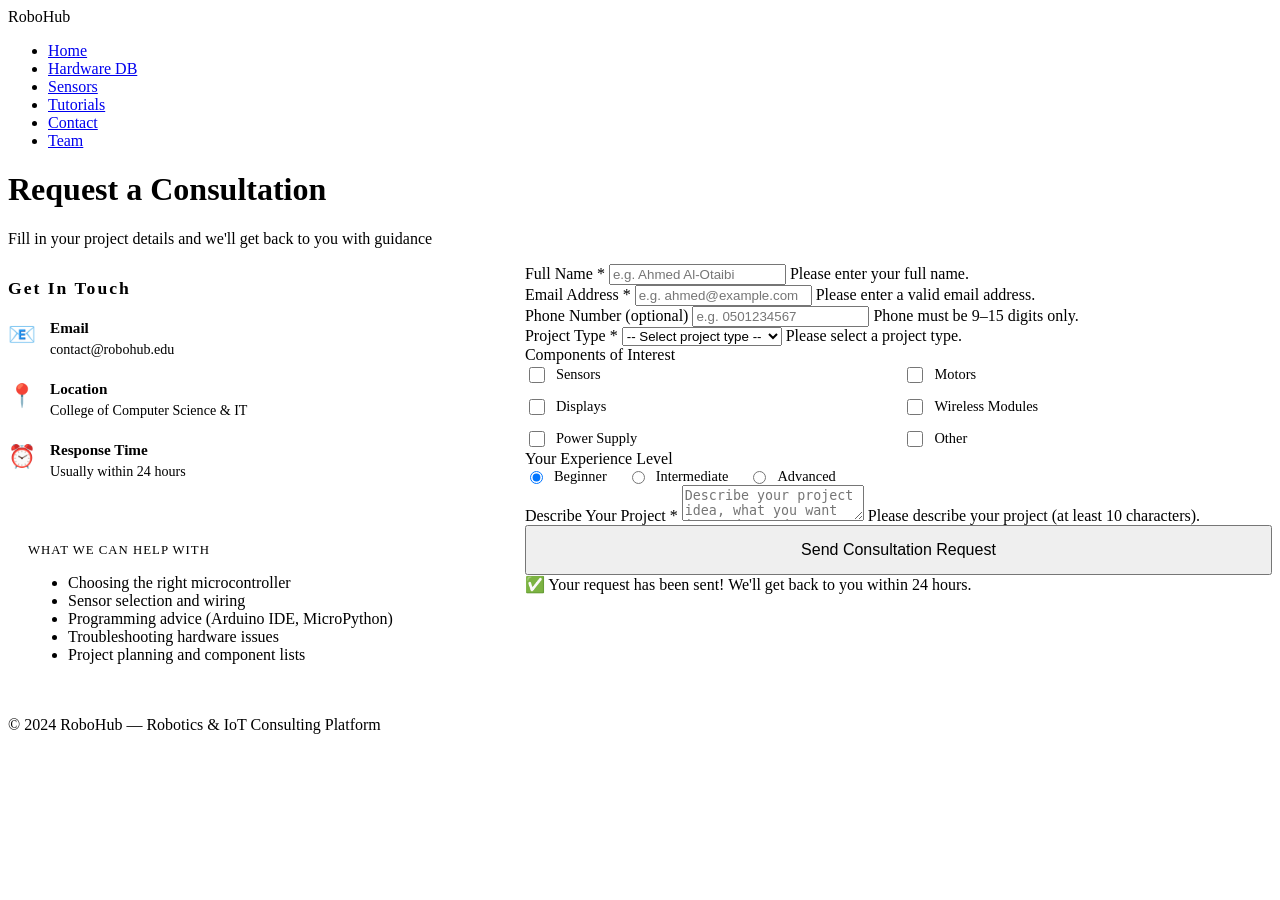
==== contact.html @ 8637df99 "Add files via upload" ====
<!DOCTYPE html>
<html lang="en">
<head>
  <meta charset="UTF-8" />
  <meta name="viewport" content="width=device-width, initial-scale=1.0" />
  <title>Contact Us - RoboHub</title>

  <!-- EXTERNAL CSS -->
  <link rel="stylesheet" href="css/style.css" />

  <!-- INTERNAL CSS -->
  <style>
    .contact-layout {
      display: grid;
      grid-template-columns: 1fr 1.6fr;
      gap: 50px;
      align-items: start;
    }

    .contact-info h2 {
      font-family: var(--font-heading);
      font-size: 1.1rem;
      color: var(--primary);
      letter-spacing: 2px;
      margin-bottom: 20px;
    }

    .contact-item {
      display: flex;
      align-items: flex-start;
      gap: 14px;
      margin-bottom: 22px;
    }

    .contact-item-icon {
      font-size: 1.4rem;
      flex-shrink: 0;
      margin-top: 2px;
    }

    .contact-item-text strong {
      display: block;
      color: var(--text);
      font-size: 0.95rem;
      margin-bottom: 3px;
    }

    .contact-item-text span {
      color: var(--text-muted);
      font-size: 0.88rem;
    }

    .checkbox-group {
      display: grid;
      grid-template-columns: 1fr 1fr;
      gap: 10px;
    }

    .checkbox-label {
      display: flex;
      align-items: center;
      gap: 8px;
      cursor: pointer;
      color: var(--text-muted);
      font-size: 0.9rem;
    }

    .checkbox-label input[type="checkbox"] {
      width: 16px;
      height: 16px;
      accent-color: var(--primary);
      cursor: pointer;
    }

    .radio-group {
      display: flex;
      gap: 20px;
      flex-wrap: wrap;
    }

    .radio-label {
      display: flex;
      align-items: center;
      gap: 8px;
      cursor: pointer;
      color: var(--text-muted);
      font-size: 0.9rem;
    }

    .radio-label input[type="radio"] {
      accent-color: var(--primary);
      cursor: pointer;
    }

    @media (max-width: 768px) {
      .contact-layout {
        grid-template-columns: 1fr;
      }

      .checkbox-group {
        grid-template-columns: 1fr;
      }
    }
  </style>
</head>
<body>

  <!-- NAVBAR -->
  <nav>
    <div class="nav-container">
      <div class="nav-logo">Robo<span>Hub</span></div>
      <ul class="nav-links" id="navLinks">
        <li><a href="index.html">Home</a></li>
        <li><a href="hardware.html">Hardware DB</a></li>
        <li><a href="sensors.html">Sensors</a></li>
        <li><a href="tutorials.html">Tutorials</a></li>
        <li><a href="contact.html" class="active">Contact</a></li>
        <li><a href="team.html">Team</a></li>
      </ul>
      <div class="hamburger" id="hamburger">
        <span></span><span></span><span></span>
      </div>
    </div>
  </nav>

  <!-- PAGE HEADER -->
  <div class="page-header">
    <h1>Request a <span style="color: var(--secondary);">Consultation</span></h1>
    <p>Fill in your project details and we'll get back to you with guidance</p>
  </div>

  <!-- MAIN CONTENT -->
  <div class="section">
    <div class="contact-layout">

      <!-- LEFT: Contact Info -->
      <div class="contact-info">
        <h2>Get In Touch</h2>

        <div class="contact-item">
          <div class="contact-item-icon">📧</div>
          <div class="contact-item-text">
            <strong>Email</strong>
            <span>contact@robohub.edu</span>
          </div>
        </div>

        <div class="contact-item">
          <div class="contact-item-icon">📍</div>
          <div class="contact-item-text">
            <strong>Location</strong>
            <span>College of Computer Science & IT</span>
          </div>
        </div>

        <div class="contact-item">
          <div class="contact-item-icon">⏰</div>
          <div class="contact-item-text">
            <strong>Response Time</strong>
            <span>Usually within 24 hours</span>
          </div>
        </div>

        <!-- INLINE CSS example -->
        <div style="margin-top: 30px; padding: 20px; background-color: var(--card-bg); border: 1px solid var(--border); border-radius: var(--radius);">
          <p style="font-family: var(--font-heading); font-size: 0.8rem; color: var(--primary); letter-spacing: 1px; margin-bottom: 10px; text-transform: uppercase;">What We Can Help With</p>
          <ul class="feature-list">
            <li>Choosing the right microcontroller</li>
            <li>Sensor selection and wiring</li>
            <li>Programming advice (Arduino IDE, MicroPython)</li>
            <li>Troubleshooting hardware issues</li>
            <li>Project planning and component lists</li>
          </ul>
        </div>
      </div>

      <!-- RIGHT: Form -->
      <div class="form-container">
        <form id="contactForm" novalidate>

          <!-- Name + Email Row -->
          <div class="form-row">
            <div class="form-group">
              <label for="name">Full Name *</label>
              <input
                type="text"
                id="name"
                name="name"
                placeholder="e.g. Ahmed Al-Otaibi"
                pattern="[A-Za-z\u0600-\u06FF ]{2,50}"
              />
              <span class="error-msg" id="nameError">Please enter your full name.</span>
            </div>
            <div class="form-group">
              <label for="email">Email Address *</label>
              <input
                type="email"
                id="email"
                name="email"
                placeholder="e.g. ahmed@example.com"
              />
              <span class="error-msg" id="emailError">Please enter a valid email address.</span>
            </div>
          </div>

          <!-- Phone -->
          <div class="form-group">
            <label for="phone">Phone Number (optional)</label>
            <input
              type="tel"
              id="phone"
              name="phone"
              placeholder="e.g. 0501234567"
              pattern="[0-9]{9,15}"
            />
            <span class="error-msg" id="phoneError">Phone must be 9–15 digits only.</span>
          </div>

          <!-- Project Type -->
          <div class="form-group">
            <label for="projectType">Project Type *</label>
            <select id="projectType" name="projectType">
              <option value="">-- Select project type --</option>
              <option value="arduino">Arduino Project</option>
              <option value="esp32">ESP32 / IoT Project</option>
              <option value="raspberry">Raspberry Pi Project</option>
              <option value="robot">Robotics / Autonomous</option>
              <option value="other">Other</option>
            </select>
            <span class="error-msg" id="projectTypeError">Please select a project type.</span>
          </div>

          <!-- Components Needed (checkboxes) -->
          <div class="form-group">
            <label>Components of Interest</label>
            <div class="checkbox-group">
              <label class="checkbox-label">
                <input type="checkbox" name="components" value="sensors" /> Sensors
              </label>
              <label class="checkbox-label">
                <input type="checkbox" name="components" value="motors" /> Motors
              </label>
              <label class="checkbox-label">
                <input type="checkbox" name="components" value="displays" /> Displays
              </label>
              <label class="checkbox-label">
                <input type="checkbox" name="components" value="wireless" /> Wireless Modules
              </label>
              <label class="checkbox-label">
                <input type="checkbox" name="components" value="power" /> Power Supply
              </label>
              <label class="checkbox-label">
                <input type="checkbox" name="components" value="other" /> Other
              </label>
            </div>
          </div>

          <!-- Experience Level (radios) -->
          <div class="form-group">
            <label>Your Experience Level</label>
            <div class="radio-group">
              <label class="radio-label">
                <input type="radio" name="level" value="beginner" checked /> Beginner
              </label>
              <label class="radio-label">
                <input type="radio" name="level" value="intermediate" /> Intermediate
              </label>
              <label class="radio-label">
                <input type="radio" name="level" value="advanced" /> Advanced
              </label>
            </div>
          </div>

          <!-- Message -->
          <div class="form-group">
            <label for="message">Describe Your Project *</label>
            <textarea
              id="message"
              name="message"
              placeholder="Describe your project idea, what you want it to do, and any specific questions you have..."
            ></textarea>
            <span class="error-msg" id="messageError">Please describe your project (at least 10 characters).</span>
          </div>

          <button type="submit" class="btn btn-primary" style="width: 100%; font-size: 1rem; padding: 14px;">
            Send Consultation Request
          </button>

          <div class="success-msg" id="successMsg">
            ✅ Your request has been sent! We'll get back to you within 24 hours.
          </div>

        </form>
      </div>

    </div>
  </div>

  <!-- FOOTER -->
  <footer>
    <p>&copy; 2024 <span>RoboHub</span> — Robotics & IoT Consulting Platform</p>
  </footer>

  <script src="js/main.js"></script>
</body>
</html>
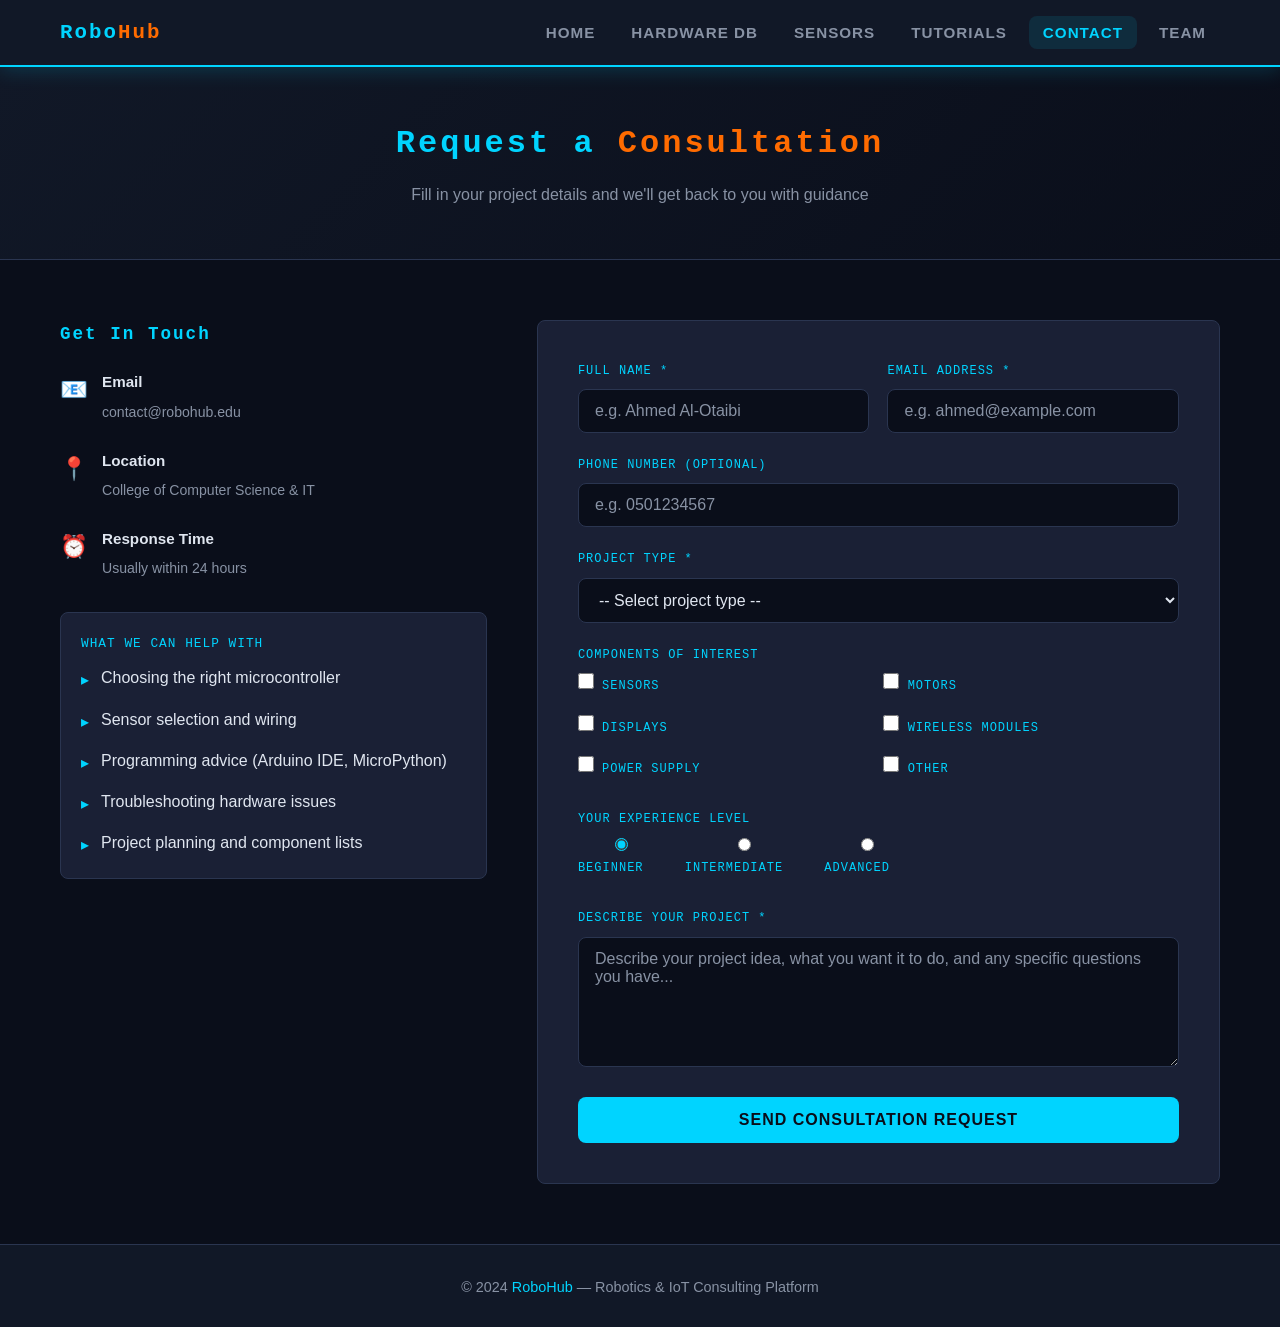
==== commit d5d789d6: "Add files via upload" ====
--- a/contact.html
+++ b/contact.html
@@ -6,7 +6,7 @@
   <title>Contact Us - RoboHub</title>
 
   <!-- EXTERNAL CSS -->
-  <link rel="stylesheet" href="css/style.css" />
+  <link rel="stylesheet" href="style.css" />
 
   <!-- INTERNAL CSS -->
   <style>
@@ -301,6 +301,6 @@
     <p>&copy; 2024 <span>RoboHub</span> — Robotics & IoT Consulting Platform</p>
   </footer>
 
-  <script src="js/main.js"></script>
+  <script src="main.js"></script>
 </body>
 </html>
--- a/style.css
+++ b/style.css
@@ -0,0 +1,718 @@
+/* ===== EXTERNAL CSS ===== */
+
+/* Google Fonts */
+@import url('https://fonts.googleapis.com/css2?family=Orbitron:wght@400;700;900&family=Rajdhani:wght@300;400;600&display=swap');
+
+/* ===== CSS VARIABLES ===== */
+:root {
+  --primary: #00d4ff;
+  --secondary: #ff6b00;
+  --dark: #0a0e1a;
+  --dark2: #111827;
+  --card-bg: #1a2035;
+  --text: #e0e6f0;
+  --text-muted: #8892a4;
+  --border: #2a3550;
+  --success: #00ff88;
+  --font-heading: 'Orbitron', monospace;
+  --font-body: 'Rajdhani', sans-serif;
+  --radius: 8px;
+  --shadow: 0 4px 20px rgba(0, 212, 255, 0.15);
+}
+
+/* ===== RESET & BASE ===== */
+* {
+  margin: 0;
+  padding: 0;
+  box-sizing: border-box;
+}
+
+body {
+  font-family: var(--font-body);
+  background-color: var(--dark);
+  color: var(--text);
+  font-size: 16px;
+  line-height: 1.7;
+}
+
+a {
+  text-decoration: none;
+  color: var(--primary);
+  transition: color 0.3s;
+}
+
+a:hover {
+  color: var(--secondary);
+}
+
+img {
+  max-width: 100%;
+  border-radius: var(--radius);
+}
+
+/* ===== NAVBAR ===== */
+nav {
+  background-color: var(--dark2);
+  border-bottom: 2px solid var(--primary);
+  position: sticky;
+  top: 0;
+  z-index: 1000;
+  box-shadow: 0 2px 20px rgba(0, 212, 255, 0.2);
+}
+
+.nav-container {
+  max-width: 1200px;
+  margin: 0 auto;
+  padding: 0 20px;
+  display: flex;
+  align-items: center;
+  justify-content: space-between;
+  height: 65px;
+}
+
+.nav-logo {
+  font-family: var(--font-heading);
+  font-size: 1.3rem;
+  color: var(--primary);
+  font-weight: 700;
+  letter-spacing: 2px;
+}
+
+.nav-logo span {
+  color: var(--secondary);
+}
+
+.nav-links {
+  display: flex;
+  list-style: none;
+  gap: 8px;
+}
+
+.nav-links a {
+  font-family: var(--font-body);
+  color: var(--text-muted);
+  font-size: 0.95rem;
+  font-weight: 600;
+  padding: 8px 14px;
+  border-radius: var(--radius);
+  letter-spacing: 1px;
+  transition: all 0.3s;
+  text-transform: uppercase;
+}
+
+.nav-links a:hover,
+.nav-links a.active {
+  color: var(--primary);
+  background-color: rgba(0, 212, 255, 0.1);
+}
+
+.hamburger {
+  display: none;
+  flex-direction: column;
+  gap: 5px;
+  cursor: pointer;
+  padding: 5px;
+}
+
+.hamburger span {
+  display: block;
+  width: 25px;
+  height: 2px;
+  background-color: var(--primary);
+  transition: all 0.3s;
+}
+
+/* ===== HERO SECTION ===== */
+.hero {
+  background: linear-gradient(135deg, var(--dark) 0%, var(--dark2) 100%);
+  border-bottom: 1px solid var(--border);
+  padding: 80px 20px;
+  text-align: center;
+  position: relative;
+  overflow: hidden;
+}
+
+.hero::before {
+  content: '';
+  position: absolute;
+  top: -50%;
+  left: -50%;
+  width: 200%;
+  height: 200%;
+  background: radial-gradient(ellipse at center, rgba(0, 212, 255, 0.05) 0%, transparent 60%);
+  pointer-events: none;
+}
+
+.hero h1 {
+  font-family: var(--font-heading);
+  font-size: 2.5rem;
+  color: var(--primary);
+  letter-spacing: 3px;
+  margin-bottom: 15px;
+  text-shadow: 0 0 30px rgba(0, 212, 255, 0.4);
+}
+
+.hero h1 span {
+  color: var(--secondary);
+}
+
+.hero p {
+  font-size: 1.15rem;
+  color: var(--text-muted);
+  max-width: 600px;
+  margin: 0 auto 30px;
+}
+
+.btn {
+  display: inline-block;
+  padding: 12px 30px;
+  border-radius: var(--radius);
+  font-family: var(--font-body);
+  font-weight: 600;
+  font-size: 1rem;
+  letter-spacing: 1px;
+  text-transform: uppercase;
+  cursor: pointer;
+  border: none;
+  transition: all 0.3s;
+}
+
+.btn-primary {
+  background-color: var(--primary);
+  color: var(--dark);
+}
+
+.btn-primary:hover {
+  background-color: #00b8d9;
+  color: var(--dark);
+  transform: translateY(-2px);
+  box-shadow: var(--shadow);
+}
+
+.btn-outline {
+  background-color: transparent;
+  color: var(--primary);
+  border: 2px solid var(--primary);
+  margin-left: 10px;
+}
+
+.btn-outline:hover {
+  background-color: var(--primary);
+  color: var(--dark);
+  transform: translateY(-2px);
+}
+
+/* ===== SECTION ===== */
+.section {
+  max-width: 1200px;
+  margin: 0 auto;
+  padding: 60px 20px;
+}
+
+.section-title {
+  font-family: var(--font-heading);
+  font-size: 1.6rem;
+  color: var(--primary);
+  letter-spacing: 2px;
+  margin-bottom: 10px;
+  text-transform: uppercase;
+}
+
+.section-title span {
+  color: var(--secondary);
+}
+
+.section-line {
+  width: 60px;
+  height: 3px;
+  background: linear-gradient(to right, var(--primary), var(--secondary));
+  margin-bottom: 40px;
+  border-radius: 2px;
+}
+
+/* ===== CARDS GRID ===== */
+.cards-grid {
+  display: grid;
+  grid-template-columns: repeat(auto-fill, minmax(280px, 1fr));
+  gap: 25px;
+}
+
+.card {
+  background-color: var(--card-bg);
+  border: 1px solid var(--border);
+  border-radius: var(--radius);
+  padding: 25px;
+  transition: all 0.3s;
+}
+
+.card:hover {
+  border-color: var(--primary);
+  box-shadow: var(--shadow);
+  transform: translateY(-4px);
+}
+
+.card-icon {
+  font-size: 2rem;
+  margin-bottom: 15px;
+}
+
+.card h3 {
+  font-family: var(--font-heading);
+  font-size: 1rem;
+  color: var(--primary);
+  margin-bottom: 10px;
+  letter-spacing: 1px;
+}
+
+.card p {
+  color: var(--text-muted);
+  font-size: 0.95rem;
+}
+
+.card-tag {
+  display: inline-block;
+  margin-top: 15px;
+  padding: 4px 12px;
+  border-radius: 20px;
+  font-size: 0.8rem;
+  font-weight: 600;
+  background-color: rgba(0, 212, 255, 0.1);
+  color: var(--primary);
+  border: 1px solid rgba(0, 212, 255, 0.3);
+}
+
+/* ===== TABLE ===== */
+.table-container {
+  overflow-x: auto;
+  border-radius: var(--radius);
+  border: 1px solid var(--border);
+  margin-top: 20px;
+}
+
+table {
+  width: 100%;
+  border-collapse: collapse;
+  font-size: 0.95rem;
+}
+
+thead {
+  background-color: rgba(0, 212, 255, 0.1);
+}
+
+th {
+  font-family: var(--font-heading);
+  font-size: 0.8rem;
+  color: var(--primary);
+  padding: 14px 18px;
+  text-align: left;
+  letter-spacing: 1px;
+  text-transform: uppercase;
+  border-bottom: 1px solid var(--border);
+}
+
+td {
+  padding: 13px 18px;
+  border-bottom: 1px solid var(--border);
+  color: var(--text);
+}
+
+tr:last-child td {
+  border-bottom: none;
+}
+
+tbody tr:hover {
+  background-color: rgba(0, 212, 255, 0.05);
+}
+
+/* ===== LISTS ===== */
+.feature-list {
+  list-style: none;
+  display: flex;
+  flex-direction: column;
+  gap: 12px;
+}
+
+.feature-list li {
+  display: flex;
+  align-items: flex-start;
+  gap: 12px;
+  color: var(--text);
+  font-size: 1rem;
+}
+
+.feature-list li::before {
+  content: '▸';
+  color: var(--primary);
+  font-size: 1rem;
+  flex-shrink: 0;
+  margin-top: 2px;
+}
+
+/* ===== FORM ===== */
+.form-container {
+  max-width: 700px;
+  background-color: var(--card-bg);
+  border: 1px solid var(--border);
+  border-radius: var(--radius);
+  padding: 40px;
+}
+
+.form-group {
+  margin-bottom: 22px;
+}
+
+.form-group label {
+  display: block;
+  font-family: var(--font-heading);
+  font-size: 0.75rem;
+  color: var(--primary);
+  letter-spacing: 1px;
+  text-transform: uppercase;
+  margin-bottom: 8px;
+}
+
+.form-group input,
+.form-group select,
+.form-group textarea {
+  width: 100%;
+  background-color: var(--dark);
+  border: 1px solid var(--border);
+  border-radius: var(--radius);
+  padding: 12px 16px;
+  color: var(--text);
+  font-family: var(--font-body);
+  font-size: 1rem;
+  transition: border-color 0.3s;
+  outline: none;
+}
+
+.form-group input:focus,
+.form-group select:focus,
+.form-group textarea:focus {
+  border-color: var(--primary);
+  box-shadow: 0 0 0 3px rgba(0, 212, 255, 0.1);
+}
+
+.form-group input::placeholder,
+.form-group textarea::placeholder {
+  color: var(--text-muted);
+}
+
+.form-group textarea {
+  height: 130px;
+  resize: vertical;
+}
+
+.form-row {
+  display: grid;
+  grid-template-columns: 1fr 1fr;
+  gap: 18px;
+}
+
+.form-group select option {
+  background-color: var(--dark2);
+}
+
+.error-msg {
+  color: #ff4d4d;
+  font-size: 0.82rem;
+  margin-top: 5px;
+  display: none;
+}
+
+.success-msg {
+  background-color: rgba(0, 255, 136, 0.1);
+  border: 1px solid var(--success);
+  color: var(--success);
+  padding: 15px 20px;
+  border-radius: var(--radius);
+  margin-top: 20px;
+  display: none;
+  font-weight: 600;
+}
+
+/* ===== VIDEO SECTION ===== */
+.video-grid {
+  display: grid;
+  grid-template-columns: repeat(auto-fill, minmax(340px, 1fr));
+  gap: 25px;
+}
+
+.video-card {
+  background-color: var(--card-bg);
+  border: 1px solid var(--border);
+  border-radius: var(--radius);
+  overflow: hidden;
+  transition: all 0.3s;
+}
+
+.video-card:hover {
+  border-color: var(--primary);
+  box-shadow: var(--shadow);
+}
+
+.video-card video {
+  width: 100%;
+  display: block;
+  max-height: 220px;
+  object-fit: cover;
+  background-color: #000;
+}
+
+.video-info {
+  padding: 18px;
+}
+
+.video-info h3 {
+  font-family: var(--font-heading);
+  font-size: 0.95rem;
+  color: var(--primary);
+  margin-bottom: 8px;
+  letter-spacing: 1px;
+}
+
+.video-info p {
+  color: var(--text-muted);
+  font-size: 0.9rem;
+}
+
+/* ===== TEAM CARDS ===== */
+.team-grid {
+  display: grid;
+  grid-template-columns: repeat(auto-fill, minmax(250px, 1fr));
+  gap: 25px;
+}
+
+.team-card {
+  background-color: var(--card-bg);
+  border: 1px solid var(--border);
+  border-radius: var(--radius);
+  padding: 30px 20px;
+  text-align: center;
+  transition: all 0.3s;
+}
+
+.team-card:hover {
+  border-color: var(--primary);
+  box-shadow: var(--shadow);
+}
+
+.team-avatar {
+  width: 80px;
+  height: 80px;
+  border-radius: 50%;
+  background: linear-gradient(135deg, var(--primary), var(--secondary));
+  display: flex;
+  align-items: center;
+  justify-content: center;
+  font-family: var(--font-heading);
+  font-size: 1.5rem;
+  color: var(--dark);
+  font-weight: 900;
+  margin: 0 auto 18px;
+}
+
+.team-card h3 {
+  font-family: var(--font-heading);
+  font-size: 0.95rem;
+  color: var(--primary);
+  letter-spacing: 1px;
+  margin-bottom: 6px;
+}
+
+.team-card .student-id {
+  color: var(--text-muted);
+  font-size: 0.88rem;
+}
+
+.team-card .role {
+  margin-top: 10px;
+  display: inline-block;
+  padding: 4px 14px;
+  border-radius: 20px;
+  font-size: 0.8rem;
+  font-weight: 600;
+  background-color: rgba(255, 107, 0, 0.1);
+  color: var(--secondary);
+  border: 1px solid rgba(255, 107, 0, 0.3);
+}
+
+/* ===== FOOTER ===== */
+footer {
+  background-color: var(--dark2);
+  border-top: 1px solid var(--border);
+  padding: 30px 20px;
+  text-align: center;
+}
+
+footer p {
+  color: var(--text-muted);
+  font-size: 0.9rem;
+}
+
+footer span {
+  color: var(--primary);
+}
+
+/* ===== BADGE ===== */
+.badge {
+  display: inline-block;
+  padding: 3px 10px;
+  border-radius: 20px;
+  font-size: 0.78rem;
+  font-weight: 600;
+}
+
+.badge-blue {
+  background: rgba(0, 212, 255, 0.15);
+  color: var(--primary);
+}
+
+.badge-orange {
+  background: rgba(255, 107, 0, 0.15);
+  color: var(--secondary);
+}
+
+.badge-green {
+  background: rgba(0, 255, 136, 0.15);
+  color: var(--success);
+}
+
+/* ===== PAGE HEADER ===== */
+.page-header {
+  background: linear-gradient(135deg, var(--dark2) 0%, var(--dark) 100%);
+  border-bottom: 1px solid var(--border);
+  padding: 50px 20px;
+  text-align: center;
+}
+
+.page-header h1 {
+  font-family: var(--font-heading);
+  font-size: 2rem;
+  color: var(--primary);
+  letter-spacing: 3px;
+  margin-bottom: 10px;
+}
+
+.page-header p {
+  color: var(--text-muted);
+  font-size: 1rem;
+}
+
+/* ===== STATS BAR ===== */
+.stats-bar {
+  display: grid;
+  grid-template-columns: repeat(4, 1fr);
+  gap: 1px;
+  background-color: var(--border);
+  border: 1px solid var(--border);
+  border-radius: var(--radius);
+  overflow: hidden;
+  margin-bottom: 50px;
+}
+
+.stat-item {
+  background-color: var(--card-bg);
+  padding: 25px 20px;
+  text-align: center;
+}
+
+.stat-number {
+  font-family: var(--font-heading);
+  font-size: 1.8rem;
+  color: var(--primary);
+  font-weight: 700;
+}
+
+.stat-label {
+  color: var(--text-muted);
+  font-size: 0.85rem;
+  margin-top: 5px;
+  text-transform: uppercase;
+  letter-spacing: 1px;
+}
+
+/* ===== HIGHLIGHT BOX ===== */
+.info-box {
+  background-color: rgba(0, 212, 255, 0.05);
+  border-left: 3px solid var(--primary);
+  border-radius: 0 var(--radius) var(--radius) 0;
+  padding: 18px 22px;
+  margin: 20px 0;
+}
+
+.info-box p {
+  color: var(--text);
+  font-size: 0.95rem;
+}
+
+/* ===== RESPONSIVE ===== */
+@media (max-width: 768px) {
+  .nav-links {
+    display: none;
+    position: absolute;
+    top: 65px;
+    left: 0;
+    right: 0;
+    background-color: var(--dark2);
+    flex-direction: column;
+    padding: 20px;
+    border-bottom: 1px solid var(--border);
+    gap: 5px;
+  }
+
+  .nav-links.open {
+    display: flex;
+  }
+
+  .hamburger {
+    display: flex;
+  }
+
+  .hero h1 {
+    font-size: 1.6rem;
+  }
+
+  .cards-grid {
+    grid-template-columns: 1fr;
+  }
+
+  .form-row {
+    grid-template-columns: 1fr;
+  }
+
+  .stats-bar {
+    grid-template-columns: repeat(2, 1fr);
+  }
+
+  .video-grid {
+    grid-template-columns: 1fr;
+  }
+
+  .team-grid {
+    grid-template-columns: repeat(2, 1fr);
+  }
+
+  .form-container {
+    padding: 25px 18px;
+  }
+}
+
+@media (max-width: 480px) {
+  .hero h1 {
+    font-size: 1.3rem;
+  }
+
+  .team-grid {
+    grid-template-columns: 1fr;
+  }
+
+  .stats-bar {
+    grid-template-columns: 1fr 1fr;
+  }
+
+  .btn-outline {
+    margin-left: 0;
+    margin-top: 10px;
+  }
+}
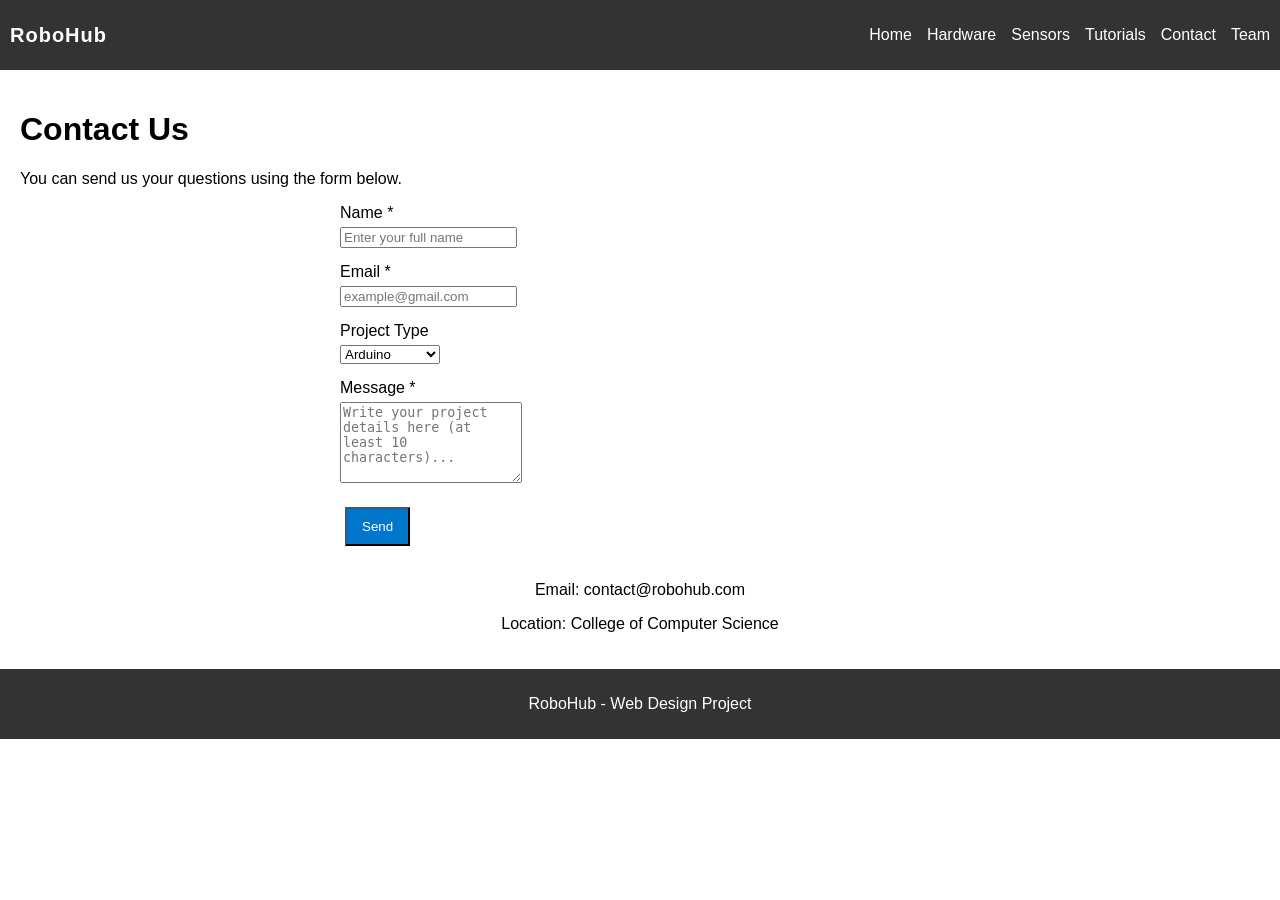
==== commit c07e8952: "Add files via upload" ====
--- a/contact.html
+++ b/contact.html
@@ -1,306 +1,113 @@
 <!DOCTYPE html>
+
 <html lang="en">
 <head>
-  <meta charset="UTF-8" />
-  <meta name="viewport" content="width=device-width, initial-scale=1.0" />
-  <title>Contact Us - RoboHub</title>
+<meta charset="UTF-8">
+<meta name="viewport" content="width=device-width, initial-scale=1.0">
+<title>Contact Us - RoboHub</title>
 
-  <!-- EXTERNAL CSS -->
-  <link rel="stylesheet" href="style.css" />
+<link rel="stylesheet" href="style.css">
 
-  <!-- INTERNAL CSS -->
-  <style>
-    .contact-layout {
-      display: grid;
-      grid-template-columns: 1fr 1.6fr;
-      gap: 50px;
-      align-items: start;
-    }
+<style>
+.form-box{
+    max-width:600px;
+    margin:auto;
+}
 
-    .contact-info h2 {
-      font-family: var(--font-heading);
-      font-size: 1.1rem;
-      color: var(--primary);
-      letter-spacing: 2px;
-      margin-bottom: 20px;
-    }
+.form-group{
+    margin-bottom:15px;
+}
 
-    .contact-item {
-      display: flex;
-      align-items: flex-start;
-      gap: 14px;
-      margin-bottom: 22px;
-    }
+label{
+    display:block;
+    margin-bottom:5px;
+}
+</style>
 
-    .contact-item-icon {
-      font-size: 1.4rem;
-      flex-shrink: 0;
-      margin-top: 2px;
-    }
-
-    .contact-item-text strong {
-      display: block;
-      color: var(--text);
-      font-size: 0.95rem;
-      margin-bottom: 3px;
-    }
-
-    .contact-item-text span {
-      color: var(--text-muted);
-      font-size: 0.88rem;
-    }
-
-    .checkbox-group {
-      display: grid;
-      grid-template-columns: 1fr 1fr;
-      gap: 10px;
-    }
-
-    .checkbox-label {
-      display: flex;
-      align-items: center;
-      gap: 8px;
-      cursor: pointer;
-      color: var(--text-muted);
-      font-size: 0.9rem;
-    }
-
-    .checkbox-label input[type="checkbox"] {
-      width: 16px;
-      height: 16px;
-      accent-color: var(--primary);
-      cursor: pointer;
-    }
-
-    .radio-group {
-      display: flex;
-      gap: 20px;
-      flex-wrap: wrap;
-    }
-
-    .radio-label {
-      display: flex;
-      align-items: center;
-      gap: 8px;
-      cursor: pointer;
-      color: var(--text-muted);
-      font-size: 0.9rem;
-    }
-
-    .radio-label input[type="radio"] {
-      accent-color: var(--primary);
-      cursor: pointer;
-    }
-
-    @media (max-width: 768px) {
-      .contact-layout {
-        grid-template-columns: 1fr;
-      }
-
-      .checkbox-group {
-        grid-template-columns: 1fr;
-      }
-    }
-  </style>
 </head>
 <body>
 
-  <!-- NAVBAR -->
-  <nav>
-    <div class="nav-container">
-      <div class="nav-logo">Robo<span>Hub</span></div>
-      <ul class="nav-links" id="navLinks">
-        <li><a href="index.html">Home</a></li>
-        <li><a href="hardware.html">Hardware DB</a></li>
-        <li><a href="sensors.html">Sensors</a></li>
-        <li><a href="tutorials.html">Tutorials</a></li>
-        <li><a href="contact.html" class="active">Contact</a></li>
-        <li><a href="team.html">Team</a></li>
-      </ul>
-      <div class="hamburger" id="hamburger">
-        <span></span><span></span><span></span>
-      </div>
-    </div>
-  </nav>
+<nav>
+  <div class="nav-container">
+    <div id="main-logo" class="nav-logo">RoboHub</div>
 
-  <!-- PAGE HEADER -->
-  <div class="page-header">
-    <h1>Request a <span style="color: var(--secondary);">Consultation</span></h1>
-    <p>Fill in your project details and we'll get back to you with guidance</p>
-  </div>
+    <ul class="nav-links" id="navLinks">
+      <li><a href="index.html">Home</a></li>
+      <li><a href="hardware.html">Hardware</a></li>
+      <li><a href="sensors.html">Sensors</a></li>
+      <li><a href="tutorials.html">Tutorials</a></li>
+      <li><a href="contact.html">Contact</a></li>
+      <li><a href="team.html">Team</a></li>
+    </ul>
 
-  <!-- MAIN CONTENT -->
-  <div class="section">
-    <div class="contact-layout">
-
-      <!-- LEFT: Contact Info -->
-      <div class="contact-info">
-        <h2>Get In Touch</h2>
-
-        <div class="contact-item">
-          <div class="contact-item-icon">📧</div>
-          <div class="contact-item-text">
-            <strong>Email</strong>
-            <span>contact@robohub.edu</span>
-          </div>
-        </div>
-
-        <div class="contact-item">
-          <div class="contact-item-icon">📍</div>
-          <div class="contact-item-text">
-            <strong>Location</strong>
-            <span>College of Computer Science & IT</span>
-          </div>
-        </div>
-
-        <div class="contact-item">
-          <div class="contact-item-icon">⏰</div>
-          <div class="contact-item-text">
-            <strong>Response Time</strong>
-            <span>Usually within 24 hours</span>
-          </div>
-        </div>
-
-        <!-- INLINE CSS example -->
-        <div style="margin-top: 30px; padding: 20px; background-color: var(--card-bg); border: 1px solid var(--border); border-radius: var(--radius);">
-          <p style="font-family: var(--font-heading); font-size: 0.8rem; color: var(--primary); letter-spacing: 1px; margin-bottom: 10px; text-transform: uppercase;">What We Can Help With</p>
-          <ul class="feature-list">
-            <li>Choosing the right microcontroller</li>
-            <li>Sensor selection and wiring</li>
-            <li>Programming advice (Arduino IDE, MicroPython)</li>
-            <li>Troubleshooting hardware issues</li>
-            <li>Project planning and component lists</li>
-          </ul>
-        </div>
-      </div>
-
-      <!-- RIGHT: Form -->
-      <div class="form-container">
-        <form id="contactForm" novalidate>
-
-          <!-- Name + Email Row -->
-          <div class="form-row">
-            <div class="form-group">
-              <label for="name">Full Name *</label>
-              <input
-                type="text"
-                id="name"
-                name="name"
-                placeholder="e.g. Ahmed Al-Otaibi"
-                pattern="[A-Za-z\u0600-\u06FF ]{2,50}"
-              />
-              <span class="error-msg" id="nameError">Please enter your full name.</span>
-            </div>
-            <div class="form-group">
-              <label for="email">Email Address *</label>
-              <input
-                type="email"
-                id="email"
-                name="email"
-                placeholder="e.g. ahmed@example.com"
-              />
-              <span class="error-msg" id="emailError">Please enter a valid email address.</span>
-            </div>
-          </div>
-
-          <!-- Phone -->
-          <div class="form-group">
-            <label for="phone">Phone Number (optional)</label>
-            <input
-              type="tel"
-              id="phone"
-              name="phone"
-              placeholder="e.g. 0501234567"
-              pattern="[0-9]{9,15}"
-            />
-            <span class="error-msg" id="phoneError">Phone must be 9–15 digits only.</span>
-          </div>
-
-          <!-- Project Type -->
-          <div class="form-group">
-            <label for="projectType">Project Type *</label>
-            <select id="projectType" name="projectType">
-              <option value="">-- Select project type --</option>
-              <option value="arduino">Arduino Project</option>
-              <option value="esp32">ESP32 / IoT Project</option>
-              <option value="raspberry">Raspberry Pi Project</option>
-              <option value="robot">Robotics / Autonomous</option>
-              <option value="other">Other</option>
-            </select>
-            <span class="error-msg" id="projectTypeError">Please select a project type.</span>
-          </div>
-
-          <!-- Components Needed (checkboxes) -->
-          <div class="form-group">
-            <label>Components of Interest</label>
-            <div class="checkbox-group">
-              <label class="checkbox-label">
-                <input type="checkbox" name="components" value="sensors" /> Sensors
-              </label>
-              <label class="checkbox-label">
-                <input type="checkbox" name="components" value="motors" /> Motors
-              </label>
-              <label class="checkbox-label">
-                <input type="checkbox" name="components" value="displays" /> Displays
-              </label>
-              <label class="checkbox-label">
-                <input type="checkbox" name="components" value="wireless" /> Wireless Modules
-              </label>
-              <label class="checkbox-label">
-                <input type="checkbox" name="components" value="power" /> Power Supply
-              </label>
-              <label class="checkbox-label">
-                <input type="checkbox" name="components" value="other" /> Other
-              </label>
-            </div>
-          </div>
-
-          <!-- Experience Level (radios) -->
-          <div class="form-group">
-            <label>Your Experience Level</label>
-            <div class="radio-group">
-              <label class="radio-label">
-                <input type="radio" name="level" value="beginner" checked /> Beginner
-              </label>
-              <label class="radio-label">
-                <input type="radio" name="level" value="intermediate" /> Intermediate
-              </label>
-              <label class="radio-label">
-                <input type="radio" name="level" value="advanced" /> Advanced
-              </label>
-            </div>
-          </div>
-
-          <!-- Message -->
-          <div class="form-group">
-            <label for="message">Describe Your Project *</label>
-            <textarea
-              id="message"
-              name="message"
-              placeholder="Describe your project idea, what you want it to do, and any specific questions you have..."
-            ></textarea>
-            <span class="error-msg" id="messageError">Please describe your project (at least 10 characters).</span>
-          </div>
-
-          <button type="submit" class="btn btn-primary" style="width: 100%; font-size: 1rem; padding: 14px;">
-            Send Consultation Request
-          </button>
-
-          <div class="success-msg" id="successMsg">
-            ✅ Your request has been sent! We'll get back to you within 24 hours.
-          </div>
-
-        </form>
-      </div>
-
+    <div class="hamburger" id="hamburger" style="display: none; cursor: pointer; flex-direction: column; gap: 4px;">
+      <span style="display: block; width: 25px; height: 3px; background-color: white;"></span>
+      <span style="display: block; width: 25px; height: 3px; background-color: white;"></span>
+      <span style="display: block; width: 25px; height: 3px; background-color: white;"></span>
     </div>
   </div>
+</nav>
 
-  <!-- FOOTER -->
-  <footer>
-    <p>&copy; 2024 <span>RoboHub</span> — Robotics & IoT Consulting Platform</p>
-  </footer>
+<div class="section">
 
-  <script src="main.js"></script>
+<h1>Contact Us</h1>
+
+<p>
+You can send us your questions using the form below.
+</p>
+
+<div class="form-box">
+  <form id="contactForm">
+
+    <div class="form-group">
+      <label for="name">Name *</label>
+      <input type="text" id="name" placeholder="Enter your full name">
+      <span id="nameError" style="color: red; display: none; font-size: 13px;">Please enter your name</span>
+    </div>
+
+    <div class="form-group">
+      <label for="email">Email *</label>
+      <input type="email" id="email" placeholder="example@gmail.com">
+      <span id="emailError" style="color: red; display: none; font-size: 13px;">Please enter a valid email address</span>
+    </div>
+
+    <div class="form-group">
+      <label>Project Type</label>
+      <select id="projectType">
+        <option value="Arduino">Arduino</option>
+        <option value="ESP32">ESP32</option>
+        <option value="Raspberry Pi">Raspberry Pi</option>
+        <option value="Other">Other</option>
+      </select>
+    </div>
+
+    <div class="form-group">
+      <label for="message">Message *</label>
+      <textarea id="message" rows="5" placeholder="Write your project details here (at least 10 characters)..."></textarea>
+      <span id="messageError" style="color: red; display: none; font-size: 13px;">Message must be at least 10 characters</span>
+    </div>
+
+    <button type="submit" class="btn">Send</button>
+
+    <div id="successMsg" style="color: green; display: none; margin-top: 15px; font-weight: bold;">
+      ✅ Your message has been sent successfully!
+    </div>
+
+  </form>
+</div>
+
+<div style="margin-top:30px; text-align:center;">
+<p>Email: contact@robohub.com</p>
+<p>Location: College of Computer Science</p>
+</div>
+
+</div>
+
+<footer>
+<p>RoboHub - Web Design Project</p>
+</footer>
+
+<script src="main.js"></script>
+
 </body>
-</html>
+</html>
--- a/style.css
+++ b/style.css
@@ -1,718 +1,111 @@
-/* ===== EXTERNAL CSS ===== */
-
-/* Google Fonts */
-@import url('https://fonts.googleapis.com/css2?family=Orbitron:wght@400;700;900&family=Rajdhani:wght@300;400;600&display=swap');
-
-/* ===== CSS VARIABLES ===== */
-:root {
-  --primary: #00d4ff;
-  --secondary: #ff6b00;
-  --dark: #0a0e1a;
-  --dark2: #111827;
-  --card-bg: #1a2035;
-  --text: #e0e6f0;
-  --text-muted: #8892a4;
-  --border: #2a3550;
-  --success: #00ff88;
-  --font-heading: 'Orbitron', monospace;
-  --font-body: 'Rajdhani', sans-serif;
-  --radius: 8px;
-  --shadow: 0 4px 20px rgba(0, 212, 255, 0.15);
+body {
+    font-family: Arial, sans-serif;
+    margin: 0;
+    padding: 0;
+    background-color: white;
 }
 
-/* ===== RESET & BASE ===== */
-* {
-  margin: 0;
-  padding: 0;
-  box-sizing: border-box;
+nav {
+    background-color: #333;
+    padding: 10px;
 }
 
-body {
-  font-family: var(--font-body);
-  background-color: var(--dark);
-  color: var(--text);
-  font-size: 16px;
-  line-height: 1.7;
+.nav-container {
+    display: flex;
+    justify-content: space-between;
+    align-items: center;
 }
 
-a {
-  text-decoration: none;
-  color: var(--primary);
-  transition: color 0.3s;
+.nav-logo {
+    color: white;
+    font-size: 20px;
+    font-weight: bold;
 }
 
-a:hover {
-  color: var(--secondary);
+.nav-links {
+    list-style: none;
+    display: flex;
+    gap: 15px;
+}
+
+.nav-links a {
+    color: white;
+    text-decoration: none;
+}
+
+.hero {
+    text-align: center;
+    padding: 40px;
+}
+
+.hero h1 {
+    color: #333;
+}
+
+.btn {
+    display: inline-block;
+    background-color: #0077cc;
+    color: white;
+    padding: 10px 15px;
+    text-decoration: none;
+    margin: 5px;
+}
+
+#main-logo {
+    letter-spacing: 1px;
+    transition: 0.3s;
+}
+.section {
+    padding: 20px;
+}
+
+.cards-grid {
+    display: flex;
+    flex-wrap: wrap;
+    gap: 15px;
+}
+
+.card {
+    border: 1px solid #ccc;
+    padding: 15px;
+    width: 250px;
+}
+
+table {
+    width: 100%;
+    border-collapse: collapse;
+}
+
+table, th, td {
+    border: 1px solid black;
+}
+
+th, td {
+    padding: 8px;
+    text-align: center;
+}
+
+.feature-list li {
+    margin-bottom: 10px;
+}
+
+footer {
+    background-color: #333;
+    color: white;
+    text-align: center;
+    padding: 10px;
 }
 
 img {
-  max-width: 100%;
-  border-radius: var(--radius);
+    max-width: 100%;
 }
 
-/* ===== NAVBAR ===== */
-nav {
-  background-color: var(--dark2);
-  border-bottom: 2px solid var(--primary);
-  position: sticky;
-  top: 0;
-  z-index: 1000;
-  box-shadow: 0 2px 20px rgba(0, 212, 255, 0.2);
-}
+@media (max-width: 768px) {
+    .cards-grid {
+        flex-direction: column;
+    }
 
-.nav-container {
-  max-width: 1200px;
-  margin: 0 auto;
-  padding: 0 20px;
-  display: flex;
-  align-items: center;
-  justify-content: space-between;
-  height: 65px;
-}
-
-.nav-logo {
-  font-family: var(--font-heading);
-  font-size: 1.3rem;
-  color: var(--primary);
-  font-weight: 700;
-  letter-spacing: 2px;
-}
-
-.nav-logo span {
-  color: var(--secondary);
-}
-
-.nav-links {
-  display: flex;
-  list-style: none;
-  gap: 8px;
-}
-
-.nav-links a {
-  font-family: var(--font-body);
-  color: var(--text-muted);
-  font-size: 0.95rem;
-  font-weight: 600;
-  padding: 8px 14px;
-  border-radius: var(--radius);
-  letter-spacing: 1px;
-  transition: all 0.3s;
-  text-transform: uppercase;
-}
-
-.nav-links a:hover,
-.nav-links a.active {
-  color: var(--primary);
-  background-color: rgba(0, 212, 255, 0.1);
-}
-
-.hamburger {
-  display: none;
-  flex-direction: column;
-  gap: 5px;
-  cursor: pointer;
-  padding: 5px;
-}
-
-.hamburger span {
-  display: block;
-  width: 25px;
-  height: 2px;
-  background-color: var(--primary);
-  transition: all 0.3s;
-}
-
-/* ===== HERO SECTION ===== */
-.hero {
-  background: linear-gradient(135deg, var(--dark) 0%, var(--dark2) 100%);
-  border-bottom: 1px solid var(--border);
-  padding: 80px 20px;
-  text-align: center;
-  position: relative;
-  overflow: hidden;
-}
-
-.hero::before {
-  content: '';
-  position: absolute;
-  top: -50%;
-  left: -50%;
-  width: 200%;
-  height: 200%;
-  background: radial-gradient(ellipse at center, rgba(0, 212, 255, 0.05) 0%, transparent 60%);
-  pointer-events: none;
-}
-
-.hero h1 {
-  font-family: var(--font-heading);
-  font-size: 2.5rem;
-  color: var(--primary);
-  letter-spacing: 3px;
-  margin-bottom: 15px;
-  text-shadow: 0 0 30px rgba(0, 212, 255, 0.4);
-}
-
-.hero h1 span {
-  color: var(--secondary);
-}
-
-.hero p {
-  font-size: 1.15rem;
-  color: var(--text-muted);
-  max-width: 600px;
-  margin: 0 auto 30px;
-}
-
-.btn {
-  display: inline-block;
-  padding: 12px 30px;
-  border-radius: var(--radius);
-  font-family: var(--font-body);
-  font-weight: 600;
-  font-size: 1rem;
-  letter-spacing: 1px;
-  text-transform: uppercase;
-  cursor: pointer;
-  border: none;
-  transition: all 0.3s;
-}
-
-.btn-primary {
-  background-color: var(--primary);
-  color: var(--dark);
-}
-
-.btn-primary:hover {
-  background-color: #00b8d9;
-  color: var(--dark);
-  transform: translateY(-2px);
-  box-shadow: var(--shadow);
-}
-
-.btn-outline {
-  background-color: transparent;
-  color: var(--primary);
-  border: 2px solid var(--primary);
-  margin-left: 10px;
-}
-
-.btn-outline:hover {
-  background-color: var(--primary);
-  color: var(--dark);
-  transform: translateY(-2px);
-}
-
-/* ===== SECTION ===== */
-.section {
-  max-width: 1200px;
-  margin: 0 auto;
-  padding: 60px 20px;
-}
-
-.section-title {
-  font-family: var(--font-heading);
-  font-size: 1.6rem;
-  color: var(--primary);
-  letter-spacing: 2px;
-  margin-bottom: 10px;
-  text-transform: uppercase;
-}
-
-.section-title span {
-  color: var(--secondary);
-}
-
-.section-line {
-  width: 60px;
-  height: 3px;
-  background: linear-gradient(to right, var(--primary), var(--secondary));
-  margin-bottom: 40px;
-  border-radius: 2px;
-}
-
-/* ===== CARDS GRID ===== */
-.cards-grid {
-  display: grid;
-  grid-template-columns: repeat(auto-fill, minmax(280px, 1fr));
-  gap: 25px;
-}
-
-.card {
-  background-color: var(--card-bg);
-  border: 1px solid var(--border);
-  border-radius: var(--radius);
-  padding: 25px;
-  transition: all 0.3s;
-}
-
-.card:hover {
-  border-color: var(--primary);
-  box-shadow: var(--shadow);
-  transform: translateY(-4px);
-}
-
-.card-icon {
-  font-size: 2rem;
-  margin-bottom: 15px;
-}
-
-.card h3 {
-  font-family: var(--font-heading);
-  font-size: 1rem;
-  color: var(--primary);
-  margin-bottom: 10px;
-  letter-spacing: 1px;
-}
-
-.card p {
-  color: var(--text-muted);
-  font-size: 0.95rem;
-}
-
-.card-tag {
-  display: inline-block;
-  margin-top: 15px;
-  padding: 4px 12px;
-  border-radius: 20px;
-  font-size: 0.8rem;
-  font-weight: 600;
-  background-color: rgba(0, 212, 255, 0.1);
-  color: var(--primary);
-  border: 1px solid rgba(0, 212, 255, 0.3);
-}
-
-/* ===== TABLE ===== */
-.table-container {
-  overflow-x: auto;
-  border-radius: var(--radius);
-  border: 1px solid var(--border);
-  margin-top: 20px;
-}
-
-table {
-  width: 100%;
-  border-collapse: collapse;
-  font-size: 0.95rem;
-}
-
-thead {
-  background-color: rgba(0, 212, 255, 0.1);
-}
-
-th {
-  font-family: var(--font-heading);
-  font-size: 0.8rem;
-  color: var(--primary);
-  padding: 14px 18px;
-  text-align: left;
-  letter-spacing: 1px;
-  text-transform: uppercase;
-  border-bottom: 1px solid var(--border);
-}
-
-td {
-  padding: 13px 18px;
-  border-bottom: 1px solid var(--border);
-  color: var(--text);
-}
-
-tr:last-child td {
-  border-bottom: none;
-}
-
-tbody tr:hover {
-  background-color: rgba(0, 212, 255, 0.05);
-}
-
-/* ===== LISTS ===== */
-.feature-list {
-  list-style: none;
-  display: flex;
-  flex-direction: column;
-  gap: 12px;
-}
-
-.feature-list li {
-  display: flex;
-  align-items: flex-start;
-  gap: 12px;
-  color: var(--text);
-  font-size: 1rem;
-}
-
-.feature-list li::before {
-  content: '▸';
-  color: var(--primary);
-  font-size: 1rem;
-  flex-shrink: 0;
-  margin-top: 2px;
-}
-
-/* ===== FORM ===== */
-.form-container {
-  max-width: 700px;
-  background-color: var(--card-bg);
-  border: 1px solid var(--border);
-  border-radius: var(--radius);
-  padding: 40px;
-}
-
-.form-group {
-  margin-bottom: 22px;
-}
-
-.form-group label {
-  display: block;
-  font-family: var(--font-heading);
-  font-size: 0.75rem;
-  color: var(--primary);
-  letter-spacing: 1px;
-  text-transform: uppercase;
-  margin-bottom: 8px;
-}
-
-.form-group input,
-.form-group select,
-.form-group textarea {
-  width: 100%;
-  background-color: var(--dark);
-  border: 1px solid var(--border);
-  border-radius: var(--radius);
-  padding: 12px 16px;
-  color: var(--text);
-  font-family: var(--font-body);
-  font-size: 1rem;
-  transition: border-color 0.3s;
-  outline: none;
-}
-
-.form-group input:focus,
-.form-group select:focus,
-.form-group textarea:focus {
-  border-color: var(--primary);
-  box-shadow: 0 0 0 3px rgba(0, 212, 255, 0.1);
-}
-
-.form-group input::placeholder,
-.form-group textarea::placeholder {
-  color: var(--text-muted);
-}
-
-.form-group textarea {
-  height: 130px;
-  resize: vertical;
-}
-
-.form-row {
-  display: grid;
-  grid-template-columns: 1fr 1fr;
-  gap: 18px;
-}
-
-.form-group select option {
-  background-color: var(--dark2);
-}
-
-.error-msg {
-  color: #ff4d4d;
-  font-size: 0.82rem;
-  margin-top: 5px;
-  display: none;
-}
-
-.success-msg {
-  background-color: rgba(0, 255, 136, 0.1);
-  border: 1px solid var(--success);
-  color: var(--success);
-  padding: 15px 20px;
-  border-radius: var(--radius);
-  margin-top: 20px;
-  display: none;
-  font-weight: 600;
-}
-
-/* ===== VIDEO SECTION ===== */
-.video-grid {
-  display: grid;
-  grid-template-columns: repeat(auto-fill, minmax(340px, 1fr));
-  gap: 25px;
-}
-
-.video-card {
-  background-color: var(--card-bg);
-  border: 1px solid var(--border);
-  border-radius: var(--radius);
-  overflow: hidden;
-  transition: all 0.3s;
-}
-
-.video-card:hover {
-  border-color: var(--primary);
-  box-shadow: var(--shadow);
-}
-
-.video-card video {
-  width: 100%;
-  display: block;
-  max-height: 220px;
-  object-fit: cover;
-  background-color: #000;
-}
-
-.video-info {
-  padding: 18px;
-}
-
-.video-info h3 {
-  font-family: var(--font-heading);
-  font-size: 0.95rem;
-  color: var(--primary);
-  margin-bottom: 8px;
-  letter-spacing: 1px;
-}
-
-.video-info p {
-  color: var(--text-muted);
-  font-size: 0.9rem;
-}
-
-/* ===== TEAM CARDS ===== */
-.team-grid {
-  display: grid;
-  grid-template-columns: repeat(auto-fill, minmax(250px, 1fr));
-  gap: 25px;
-}
-
-.team-card {
-  background-color: var(--card-bg);
-  border: 1px solid var(--border);
-  border-radius: var(--radius);
-  padding: 30px 20px;
-  text-align: center;
-  transition: all 0.3s;
-}
-
-.team-card:hover {
-  border-color: var(--primary);
-  box-shadow: var(--shadow);
-}
-
-.team-avatar {
-  width: 80px;
-  height: 80px;
-  border-radius: 50%;
-  background: linear-gradient(135deg, var(--primary), var(--secondary));
-  display: flex;
-  align-items: center;
-  justify-content: center;
-  font-family: var(--font-heading);
-  font-size: 1.5rem;
-  color: var(--dark);
-  font-weight: 900;
-  margin: 0 auto 18px;
-}
-
-.team-card h3 {
-  font-family: var(--font-heading);
-  font-size: 0.95rem;
-  color: var(--primary);
-  letter-spacing: 1px;
-  margin-bottom: 6px;
-}
-
-.team-card .student-id {
-  color: var(--text-muted);
-  font-size: 0.88rem;
-}
-
-.team-card .role {
-  margin-top: 10px;
-  display: inline-block;
-  padding: 4px 14px;
-  border-radius: 20px;
-  font-size: 0.8rem;
-  font-weight: 600;
-  background-color: rgba(255, 107, 0, 0.1);
-  color: var(--secondary);
-  border: 1px solid rgba(255, 107, 0, 0.3);
-}
-
-/* ===== FOOTER ===== */
-footer {
-  background-color: var(--dark2);
-  border-top: 1px solid var(--border);
-  padding: 30px 20px;
-  text-align: center;
-}
-
-footer p {
-  color: var(--text-muted);
-  font-size: 0.9rem;
-}
-
-footer span {
-  color: var(--primary);
-}
-
-/* ===== BADGE ===== */
-.badge {
-  display: inline-block;
-  padding: 3px 10px;
-  border-radius: 20px;
-  font-size: 0.78rem;
-  font-weight: 600;
-}
-
-.badge-blue {
-  background: rgba(0, 212, 255, 0.15);
-  color: var(--primary);
-}
-
-.badge-orange {
-  background: rgba(255, 107, 0, 0.15);
-  color: var(--secondary);
-}
-
-.badge-green {
-  background: rgba(0, 255, 136, 0.15);
-  color: var(--success);
-}
-
-/* ===== PAGE HEADER ===== */
-.page-header {
-  background: linear-gradient(135deg, var(--dark2) 0%, var(--dark) 100%);
-  border-bottom: 1px solid var(--border);
-  padding: 50px 20px;
-  text-align: center;
-}
-
-.page-header h1 {
-  font-family: var(--font-heading);
-  font-size: 2rem;
-  color: var(--primary);
-  letter-spacing: 3px;
-  margin-bottom: 10px;
-}
-
-.page-header p {
-  color: var(--text-muted);
-  font-size: 1rem;
-}
-
-/* ===== STATS BAR ===== */
-.stats-bar {
-  display: grid;
-  grid-template-columns: repeat(4, 1fr);
-  gap: 1px;
-  background-color: var(--border);
-  border: 1px solid var(--border);
-  border-radius: var(--radius);
-  overflow: hidden;
-  margin-bottom: 50px;
-}
-
-.stat-item {
-  background-color: var(--card-bg);
-  padding: 25px 20px;
-  text-align: center;
-}
-
-.stat-number {
-  font-family: var(--font-heading);
-  font-size: 1.8rem;
-  color: var(--primary);
-  font-weight: 700;
-}
-
-.stat-label {
-  color: var(--text-muted);
-  font-size: 0.85rem;
-  margin-top: 5px;
-  text-transform: uppercase;
-  letter-spacing: 1px;
-}
-
-/* ===== HIGHLIGHT BOX ===== */
-.info-box {
-  background-color: rgba(0, 212, 255, 0.05);
-  border-left: 3px solid var(--primary);
-  border-radius: 0 var(--radius) var(--radius) 0;
-  padding: 18px 22px;
-  margin: 20px 0;
-}
-
-.info-box p {
-  color: var(--text);
-  font-size: 0.95rem;
-}
-
-/* ===== RESPONSIVE ===== */
-@media (max-width: 768px) {
-  .nav-links {
-    display: none;
-    position: absolute;
-    top: 65px;
-    left: 0;
-    right: 0;
-    background-color: var(--dark2);
-    flex-direction: column;
-    padding: 20px;
-    border-bottom: 1px solid var(--border);
-    gap: 5px;
-  }
-
-  .nav-links.open {
-    display: flex;
-  }
-
-  .hamburger {
-    display: flex;
-  }
-
-  .hero h1 {
-    font-size: 1.6rem;
-  }
-
-  .cards-grid {
-    grid-template-columns: 1fr;
-  }
-
-  .form-row {
-    grid-template-columns: 1fr;
-  }
-
-  .stats-bar {
-    grid-template-columns: repeat(2, 1fr);
-  }
-
-  .video-grid {
-    grid-template-columns: 1fr;
-  }
-
-  .team-grid {
-    grid-template-columns: repeat(2, 1fr);
-  }
-
-  .form-container {
-    padding: 25px 18px;
-  }
-}
-
-@media (max-width: 480px) {
-  .hero h1 {
-    font-size: 1.3rem;
-  }
-
-  .team-grid {
-    grid-template-columns: 1fr;
-  }
-
-  .stats-bar {
-    grid-template-columns: 1fr 1fr;
-  }
-
-  .btn-outline {
-    margin-left: 0;
-    margin-top: 10px;
-  }
-}
+    .nav-links {
+        flex-direction: column;
+    }
+}
